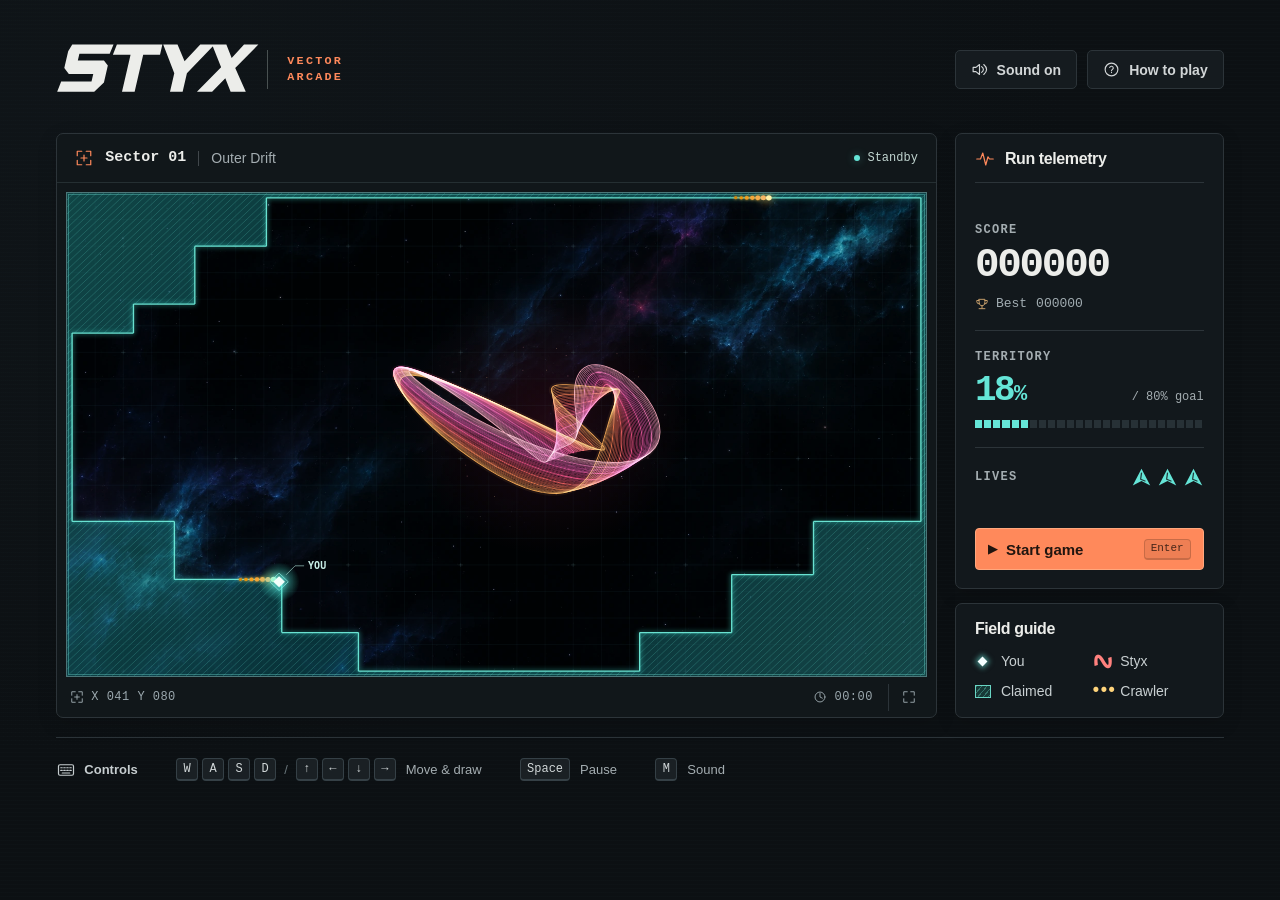
==== ChatGPT/index.html @ 77bb2939 "Add the ChatGPT edition of STYX Vector Arcade" ====
<!doctype html>
<html lang="en">
<head>
  <meta charset="utf-8">
  <meta name="viewport" content="width=device-width,initial-scale=1">
  <meta name="theme-color" content="#0d1114">
  <title>STYX · Vector Arcade</title>
  <link rel="icon" href="data:image/svg+xml,%3Csvg xmlns='http://www.w3.org/2000/svg' viewBox='0 0 32 32'%3E%3Crect width='32' height='32' rx='5' fill='%230e1417'/%3E%3Cpath d='M5 25 13 7h5l-8 18zm10 0 8-18h5l-8 18z' fill='%23ff8054'/%3E%3C/svg%3E">
  <link rel="stylesheet" href="style.css">
  <script src="game.js" defer></script>
</head>
<body>
<svg class="symbols" xmlns="http://www.w3.org/2000/svg" aria-hidden="true"><defs>
  <symbol id="volume" viewBox="0 0 24 24"><path d="M3 9h4l5-4v14l-5-4H3zM15 8q5 4 0 8m3-11q8 7 0 14"/></symbol>
  <symbol id="mute" viewBox="0 0 24 24"><path d="M3 9h4l5-4v14l-5-4H3zM16 9l6 6m0-6-6 6"/></symbol>
  <symbol id="help" viewBox="0 0 24 24"><circle cx="12" cy="12" r="9"/><path d="M9.5 9a2.6 2.6 0 0 1 5 .8c0 1.9-2.5 2-2.5 4m0 2.2v.4"/></symbol>
  <symbol id="scope" viewBox="0 0 24 24"><path d="M3 9V3h6m6 0h6v6m0 6v6h-6m-6 0H3v-6m5-3h8m-4-4v8"/></symbol>
  <symbol id="expand" viewBox="0 0 24 24"><path d="M3 9V3h6m6 0h6v6m0 6v6h-6m-6 0H3v-6"/></symbol>
  <symbol id="trophy" viewBox="0 0 24 24"><path d="M7 4h10v4q0 7-5 7T7 8zm0 2H3v2q0 4 5 4m9-6h4v2q0 4-5 4m-4 3v4m-5 1h10"/></symbol>
  <symbol id="ship" viewBox="0 0 24 24"><path d="M12 2 22 21l-10-5-10 5z" fill="currentColor" stroke="none"/><path d="m12 7-1 7 5 2" stroke="#203738" stroke-width="1.4"/></symbol>
  <symbol id="keys" viewBox="0 0 24 24"><rect x="2" y="5" width="20" height="14" rx="2"/><path d="M5 9h2m2 0h2m2 0h2m2 0h2M5 12.5h2m2 0h2m2 0h2m2 0h2M7 16h10"/></symbol>
  <symbol id="signal" viewBox="0 0 24 24"><path d="M1 12h5l3-8 4 16 3-11 2 3h5"/></symbol>
  <symbol id="clock" viewBox="0 0 24 24"><circle cx="12" cy="12" r="8.5"/><path d="M12 6v6l4 2"/></symbol>
  <symbol id="restart" viewBox="0 0 24 24"><path d="M4 10a8 8 0 1 1 1 7M4 4v6h6"/></symbol>
</defs></svg>
<main class="console">
  <header class="masthead">
    <div class="brand" aria-label="Styx Vector Arcade">
      <svg class="wordmark" viewBox="0 0 228 65" role="img" aria-label="STYX"><g fill="currentColor" transform="skewX(-13) translate(15 0)">
        <path d="M5 3h49l-2 11H16v8h31l6 6v20l-9 11H0l2-12h36v-9H9l-7-7V11z"/>
        <path d="M58 3h54v12H92v44H77V15H56zM113 3h17l13 20 14-20h17l-25 34v22h-15V37zM171 3h17l10 16 11-16h17l-21 28 19 28h-18l-10-16-12 16h-18l22-29z"/>
      </g></svg>
      <span class="brand-type">VECTOR<br>ARCADE</span>
    </div>
    <nav aria-label="Game options">
      <button id="sound" class="tool"><svg><use href="#volume"/></svg><span>Sound on</span></button>
      <button id="guide" class="tool"><svg><use href="#help"/></svg><span>How to play</span></button>
    </nav>
  </header>
  <div class="layout">
    <section class="field panel" id="field" aria-label="Game field">
      <header class="field-head"><div><svg class="accent"><use href="#scope"/></svg><strong>Sector <span id="sector">01</span></strong><i></i><span id="sectorName">Outer Drift</span></div><span class="status"><b></b><span id="status">Standby</span></span></header>
      <div class="arena"><canvas id="arena" tabindex="0" aria-label="Styx arcade playfield. Use arrow keys or WASD to move."></canvas><div id="notice" role="status"></div>
        <div class="overlay" id="overlay" hidden><div><small id="overlayTag"></small><h1 id="overlayTitle"></h1><p id="overlayCopy"></p><button id="overlayAction" class="primary"></button><button id="restartRun" class="text-button" hidden>Restart run</button></div></div>
      </div>
      <footer class="field-foot"><span class="coords"><svg><use href="#scope"/></svg><span id="coord">X 000 &nbsp; Y 000</span></span><span class="time"><svg><use href="#clock"/></svg><span id="time">00:00</span></span><button id="full" class="icon-button" aria-label="Expand playfield" title="Expand playfield"><svg><use href="#expand"/></svg></button></footer>
    </section>
    <aside class="side">
      <section class="telemetry panel"><h2 class="panel-heading"><svg><use href="#signal"/></svg>Run telemetry</h2>
        <div class="readouts"><div class="label">Score</div><div id="score" class="score">000000</div><div class="best"><svg><use href="#trophy"/></svg>Best <span id="best">000000</span></div>
          <div class="divider"></div>
          <div class="label">Territory</div><div class="territory-value"><span id="pct">0</span><small>%</small><span class="goal">/ 80% goal</span></div>
          <div class="meter" role="progressbar" aria-label="Territory claimed" aria-valuemin="0" aria-valuemax="80"><i id="meter"></i></div>
          <div class="divider"></div>
          <div class="lives-row"><span class="label">Lives</span><span id="lives" aria-label="3 lives"></span></div>
        </div>
        <button id="action" class="primary"><span id="actionIcon">▶</span><span id="actionText">Start game</span><kbd id="actionKey">Enter</kbd></button>
      </section>
      <section class="legend panel"><h2 class="panel-heading">Field guide</h2><div class="guide-grid">
        <span><i class="player-mark"></i>You</span><span><i class="styx-mark">∿</i>Styx</span>
        <span><i class="claim-mark"></i>Claimed</span><span><i class="worm-mark">•••</i>Crawler</span>
      </div></section>
    </aside>
  </div>
  <div class="touch" aria-label="Touch movement controls"><button data-dir="left" aria-label="Move left">←</button><button data-dir="up" aria-label="Move up">↑</button><button data-dir="down" aria-label="Move down">↓</button><button data-dir="right" aria-label="Move right">→</button></div>
  <footer class="control-bar"><strong><svg><use href="#keys"/></svg>Controls</strong><span class="keygroup"><kbd>W</kbd><kbd>A</kbd><kbd>S</kbd><kbd>D</kbd><em>/</em><kbd>↑</kbd><kbd>←</kbd><kbd>↓</kbd><kbd>→</kbd><span>Move &amp; draw</span></span><span class="keygroup"><kbd>Space</kbd><span>Pause</span></span><span class="keygroup"><kbd>M</kbd><span>Sound</span></span></footer>
</main>
<dialog id="instructions"><div class="dialog-head"><span class="label">Field manual</span><button id="close" class="icon-button" aria-label="Close instructions">×</button></div><h1>How to play</h1><p>Claim 80% of the field to clear a sector.</p><ol><li><strong>Leave safe ground.</strong> Use arrow keys or WASD to steer the white diamond. On touchscreens, swipe or use the direction pad.</li><li><strong>Close the line.</strong> Crossing open space draws a trail. Reach cyan territory or the border to claim the area cut off from the Styx.</li><li><strong>Protect your trail.</strong> The Styx can cut any exposed line. Avoid crossing your own trail, and watch for gold crawlers along the edges.</li></ol><button id="gotIt" class="primary">Got it</button></dialog>
</body></html>
---- ChatGPT/style.css ----
:root{color-scheme:dark;--bg:#0c1013;--panel:#12181c;--line:#2c3439;--ink:#ecedea;--dim:#a4adb1;--orange:#ff895b;--cyan:#65e5d7;--mono:"Cascadia Mono",Consolas,"Courier New",monospace;font-family:Inter,"Segoe UI",Arial,sans-serif;color:var(--ink)}
*{box-sizing:border-box}body{margin:0;min-height:100vh;background-color:var(--bg);background-image:radial-gradient(ellipse at 10% 12%,#1a23293d,transparent 58%),repeating-linear-gradient(0deg,transparent 0 3px,#97c8cf03 3px 4px)}button{cursor:pointer;color:inherit;font:inherit}button:focus-visible,canvas:focus-visible{outline:2px solid var(--cyan);outline-offset:3px}button{transition:background-color .16s,border-color .16s,transform .16s}button:active{transform:translateY(1px)}svg{width:18px;height:18px;fill:none;stroke:currentColor;stroke-width:1.6;stroke-linecap:round;stroke-linejoin:round}.symbols{width:0;height:0;position:absolute;overflow:hidden}.console{max-width:1552px;margin:auto;padding:clamp(24px,4.7vh,60px) clamp(22px,4.4vw,76px) 24px}.masthead{display:flex;align-items:center;justify-content:space-between;margin-bottom:clamp(24px,4vh,43px);gap:20px}.brand{display:flex;align-items:center;gap:19px}.wordmark{width:clamp(145px,15vw,226px);height:auto;stroke:none;overflow:visible}.brand-type{font:700 clamp(11px,.92vw,15px)/1.33 var(--mono);letter-spacing:.19em;color:var(--orange);border-left:1px solid #495151;padding:4px 0 4px 19px}nav{display:flex;gap:10px}.tool,.icon-button,.touch button{background:#151b1f;border:1px solid var(--line);border-radius:5px;display:inline-flex;align-items:center;justify-content:center;gap:9px}.tool{padding:10px 15px;font-size:14px;font-weight:550;color:#d2d6d7}.tool:hover,.icon-button:hover,.touch button:hover{background:#253036;border-color:#5e706f}.tool svg{width:17px;height:17px}.layout{display:grid;grid-template-columns:minmax(0,1fr) clamp(238px,21vw,304px);gap:18px;align-items:stretch}.panel{border:1px solid var(--line);border-radius:7px;background:var(--panel);box-shadow:0 6px 20px #0002}.field{display:flex;flex-direction:column;overflow:hidden;background:#11171a}.field-head,.field-foot{display:flex;align-items:center;justify-content:space-between}.field-head{padding:0 18px;height:49px;flex:none;border-bottom:1px solid #252f32}.field-head>div{display:flex;align-items:center;gap:12px}.field-head strong{font:650 15px/1.2 var(--mono)}.field-head i{width:1px;height:15px;background:#41474b}.field-head #sectorName{color:var(--dim);font-size:14px}.accent,.panel-heading svg{color:var(--orange)}.status{font:12px var(--mono);display:flex;align-items:center;gap:7px;color:#c1d5d0}.status b{width:6px;height:6px;border-radius:50%;background:var(--cyan);box-shadow:0 0 8px #65e5d760}.arena{flex:1;position:relative;min-height:0;isolation:isolate;background:#040d16 url('nebula.webp') center/cover no-repeat;margin:9px 9px 0;border:1px solid #4b7678}.arena canvas{position:absolute;inset:0;width:100%;height:100%;display:block;touch-action:none;outline-offset:-3px}.field-foot{height:40px;padding:0 13px;gap:15px;color:#9ca9af;font:12px var(--mono);letter-spacing:.04em}.coords,.time{display:inline-flex;align-items:center;gap:7px}.coords{margin-right:auto}.field-foot svg{width:14px;height:14px}.icon-button{width:30px;height:27px;background:transparent}.field-foot .icon-button{border:0;border-left:1px solid var(--line);border-radius:0;width:35px;padding-left:12px}.side{display:flex;flex-direction:column;gap:14px}.telemetry{padding:0 19px 18px;flex:1;display:flex;flex-direction:column}.panel-heading{margin:0;padding:16px 0 14px;display:flex;align-items:center;gap:10px;font-size:16px;font-weight:650;letter-spacing:-.025em}.telemetry .panel-heading{border-bottom:1px solid var(--line)}.panel-heading svg{width:20px}.readouts{padding:18px 0;flex:1;display:flex;flex-direction:column;justify-content:center}.label{font:600 12px/1.2 var(--mono);letter-spacing:.11em;text-transform:uppercase;color:var(--dim)}.score{font:650 clamp(34px,3.2vw,51px)/1.15 var(--mono);letter-spacing:-.055em;font-variant-numeric:tabular-nums;margin:5px 0 7px}.best{display:flex;align-items:center;gap:7px;font:13px var(--mono);color:#a2adb2}.best svg{width:14px;height:14px;color:#d0a66f}.best span{margin-left:2px}.divider{height:1px;background:var(--line);margin:19px 0}.territory-value{display:flex;align-items:baseline;gap:1px;color:var(--cyan);font:600 36px/1.2 var(--mono);letter-spacing:-.07em;margin:4px 0 8px}.territory-value small{font-size:22px}.goal{margin-left:auto;letter-spacing:0;font:12px var(--mono);color:var(--dim)}.meter{height:8px;background:#273136;position:relative;overflow:hidden}.meter:after{content:"";position:absolute;inset:0;background:repeating-linear-gradient(90deg,transparent 0 calc(4% - 2px),var(--panel) calc(4% - 2px) 4%)}.meter i{display:block;height:100%;background:var(--cyan);transition:width .4s}.lives-row{display:flex;justify-content:space-between;align-items:center}#lives{display:flex;gap:5px;color:var(--cyan)}#lives svg{width:21px;height:21px}#lives .lost{color:#33403f}.primary{background:var(--orange);border:1px solid #ffa77d;color:#21150f;border-radius:4px;min-height:42px;display:flex;align-items:center;justify-content:center;gap:9px;font-weight:750;font-size:15px}.primary:hover{background:#ffa47d}.telemetry .primary{justify-content:flex-start;padding:0 12px}.primary kbd{margin-left:auto;background:#0001;border-color:#5e331f44;color:#462619;font-size:11px;height:21px}.primary #actionIcon{font-size:12px}.legend{padding:0 19px 18px}.legend .panel-heading{padding-bottom:15px}.guide-grid{display:grid;grid-template-columns:1fr 1fr;gap:14px 10px;font-size:14px;color:#c9d0d2}.guide-grid>span{display:flex;align-items:center;gap:10px}.guide-grid i{display:inline-grid;place-content:center;width:16px;height:13px}.player-mark:before{content:"";width:7px;height:7px;transform:rotate(45deg);background:#f5ffff;box-shadow:0 0 5px 2px #6cecdf85}.styx-mark{font:bold 28px/1 Georgia;color:#ff817e;transform:rotate(-18deg)}.claim-mark{border:1px solid #69d5c4;background:repeating-linear-gradient(130deg,#34746a 0 1px,#173937 1px 4px)}.worm-mark{font:bold 18px/1 var(--mono);letter-spacing:-3px;color:#ffd47b}.control-bar{display:flex;align-items:center;gap:clamp(20px,3vw,50px);margin-top:19px;border-top:1px solid var(--line);padding:20px 1px;color:var(--dim);font-size:13px}.control-bar strong{display:flex;align-items:center;gap:9px;font-weight:550;color:#c6cdcf}.keygroup{display:flex;align-items:center;gap:4px}.keygroup span{margin-left:6px}.keygroup em{font-style:normal;margin:0 4px;color:#69757a}kbd{display:inline-grid;place-items:center;font:12px/1 var(--mono);padding:2px 6px;min-width:22px;height:23px;border:1px solid #354046;border-bottom-width:2px;border-radius:4px;background:#1a2024;color:#d0d6d7}.touch{display:none}.overlay{position:absolute;inset:0;background:#030c16b3;backdrop-filter:blur(4px);display:grid;place-items:center;text-align:center;z-index:1}.overlay[hidden],[hidden]{display:none!important}.overlay>div{max-width:85%}.overlay small{color:var(--cyan);font:13px var(--mono);letter-spacing:.1em;text-transform:uppercase}.overlay h1,dialog h1{font-size:clamp(28px,4vw,54px);letter-spacing:-.055em;line-height:1.05;margin:12px 0}.overlay p,dialog p{color:#bcc8ce}.overlay .primary{margin:18px auto 0;padding:0 24px}.text-button{border:0;background:transparent;text-decoration:underline;color:#d4dbdc;margin:14px auto 0;font-size:14px}.field:fullscreen,.field.expanded{width:100%;height:100%;background:#0c1013}.field.expanded{position:fixed;inset:0;z-index:10}.field:fullscreen .arena,.field.expanded .arena{aspect-ratio:auto}.field-head .status.playing b{background:var(--orange)}#notice{position:absolute;top:15px;left:50%;transform:translateX(-50%);pointer-events:none;background:#11191dea;color:#f8d7bd;border:1px solid #79614f;border-radius:3px;font:13px var(--mono);padding:7px 12px;text-align:center}#notice:empty{display:none}dialog{background:#151d21;border:1px solid #445358;border-radius:8px;padding:24px 27px;color:var(--ink);width:min(450px,92vw);box-shadow:0 32px 100px #000a}dialog::backdrop{background:#06090cc9;backdrop-filter:blur(5px)}.dialog-head{display:flex;align-items:center;justify-content:space-between}.dialog-head .label{color:var(--orange)}dialog h1{font-size:36px}dialog ol{padding-left:21px;color:#bfc9cd;font-size:15px;line-height:1.55}dialog li{margin:14px 0;padding-left:3px}dialog strong{color:#f0f2ed}dialog .primary{width:100%}
@media(min-width:801px){.layout{min-height:clamp(494px,65vh,720px)}}
@media(min-width:1550px){.console{padding-top:6vh}}
@media(max-width:1000px){.console{padding-left:22px;padding-right:22px}.layout{gap:12px;grid-template-columns:minmax(0,1fr) 231px}.telemetry,.legend{padding-left:15px;padding-right:15px}.keygroup{gap:3px}.control-bar{gap:18px}}
@media(max-width:800px){.console{padding:22px 16px}.masthead{margin-bottom:20px}.layout{display:flex;flex-direction:column}.arena{flex:none;aspect-ratio:1.62}.side{display:grid;grid-template-columns:1fr 170px;gap:12px}.telemetry{padding:0 14px 12px}.readouts{display:grid;grid-template-columns:1fr 1fr;gap:4px 15px;padding:12px 0}.readouts .divider{display:none}.readouts>.label:first-child{grid-area:1/1}.score{grid-area:2/1;margin:0;font-size:28px}.best{grid-area:3/1;font-size:11px}.readouts>.label:nth-of-type(5){grid-area:1/2}.territory-value{grid-area:2/2;margin:0;font-size:27px}.meter{grid-area:3/2;align-self:center}.lives-row{grid-column:1/-1;border-top:1px solid var(--line);margin-top:7px;padding-top:9px}.guide-grid{grid-template-columns:1fr}.control-bar{flex-wrap:wrap;padding:14px 0;gap:13px 20px}.goal{font-size:11px}}
@media(pointer:coarse){.touch{display:flex;gap:8px;justify-content:center;margin:12px 0}.touch button{width:60px;height:44px;color:#b8e7e0;font-size:22px;touch-action:manipulation}.control-bar{display:none}}
@media(max-width:580px){.console{padding:16px 10px}.wordmark{width:111px}.brand{gap:9px}.brand-type{padding-left:8px;font-size:9px}.masthead{gap:7px;margin-bottom:15px}nav{gap:6px}.tool{padding:8px}.tool span{display:none}.tool svg{width:18px;height:18px}.arena{margin:5px 5px 0;aspect-ratio:1.1}.field-head{height:39px;padding:0 10px}.field-head>div{gap:7px}.field-head #sectorName{font-size:12px}.field-head strong{font-size:13px}.field-foot{height:33px}.side{display:flex;flex-direction:column}.legend{padding:0 12px 12px}.legend .guide-grid{grid-template-columns:repeat(4,1fr);gap:5px;font-size:12px}.guide-grid>span{gap:5px}.guide-grid i{width:13px}.legend .panel-heading{font-size:14px;padding:11px 0}.touch{display:flex;justify-content:center;gap:8px;order:2;margin:0}.touch button{height:37px;width:60px;touch-action:manipulation}.console{display:flex;flex-direction:column;gap:10px}.masthead{order:0;margin-bottom:4px}.layout{display:contents}.field{order:1}.side{order:3}.control-bar{order:4}.telemetry .panel-heading{padding:11px 0}.control-bar strong{display:none}.control-bar{margin-top:0}.keygroup{font-size:11px}.keygroup kbd{min-width:16px;height:19px;padding:2px 4px}.status{font-size:11px}}
@media(prefers-reduced-motion:reduce){*,*:before,*:after{transition:none!important}}
@media(max-width:800px){
 .field-foot{height:44px}.field-foot .primary{min-height:29px;padding:2px 12px;font:650 13px "Segoe UI",sans-serif}.field-foot .primary kbd{display:none}.side{display:flex}.telemetry{padding:0 14px 13px}.readouts{display:grid;grid-template-columns:1fr 1.2fr .8fr;grid-template-rows:auto auto auto;gap:1px 18px;padding:10px 0 0}.readouts>.label:first-child{grid-area:1/1}.score{grid-area:2/1}.best{grid-area:3/1}.readouts>.label:nth-of-type(5){grid-area:1/2}.territory-value{grid-area:2/2}.meter{grid-area:3/2}.lives-row{grid-area:1/3/4/4;flex-direction:column;justify-content:flex-start;align-items:flex-start;gap:9px;border:0;border-left:1px solid var(--line);margin:0;padding:0 0 0 18px}.legend{display:flex;align-items:center;gap:25px;padding:12px 14px}.legend .panel-heading{padding:0}.legend .guide-grid{flex:1;grid-template-columns:repeat(4,1fr)}.telemetry .panel-heading{padding:10px 0;font-size:14px}
}
@media(min-width:581px) and (max-width:800px){.arena{aspect-ratio:1.95}.side{gap:8px}}
@media(max-width:580px){.readouts{grid-template-columns:1fr 1.25fr .8fr;gap:3px 10px}.goal{font-size:10px}.legend{display:block}.legend .panel-heading{padding-bottom:10px}.field-foot{gap:9px}.lives-row{padding-left:10px}.field-foot .coords{font-size:10px}#lives{gap:2px}#lives svg{width:17px}.status{font-size:12px}}
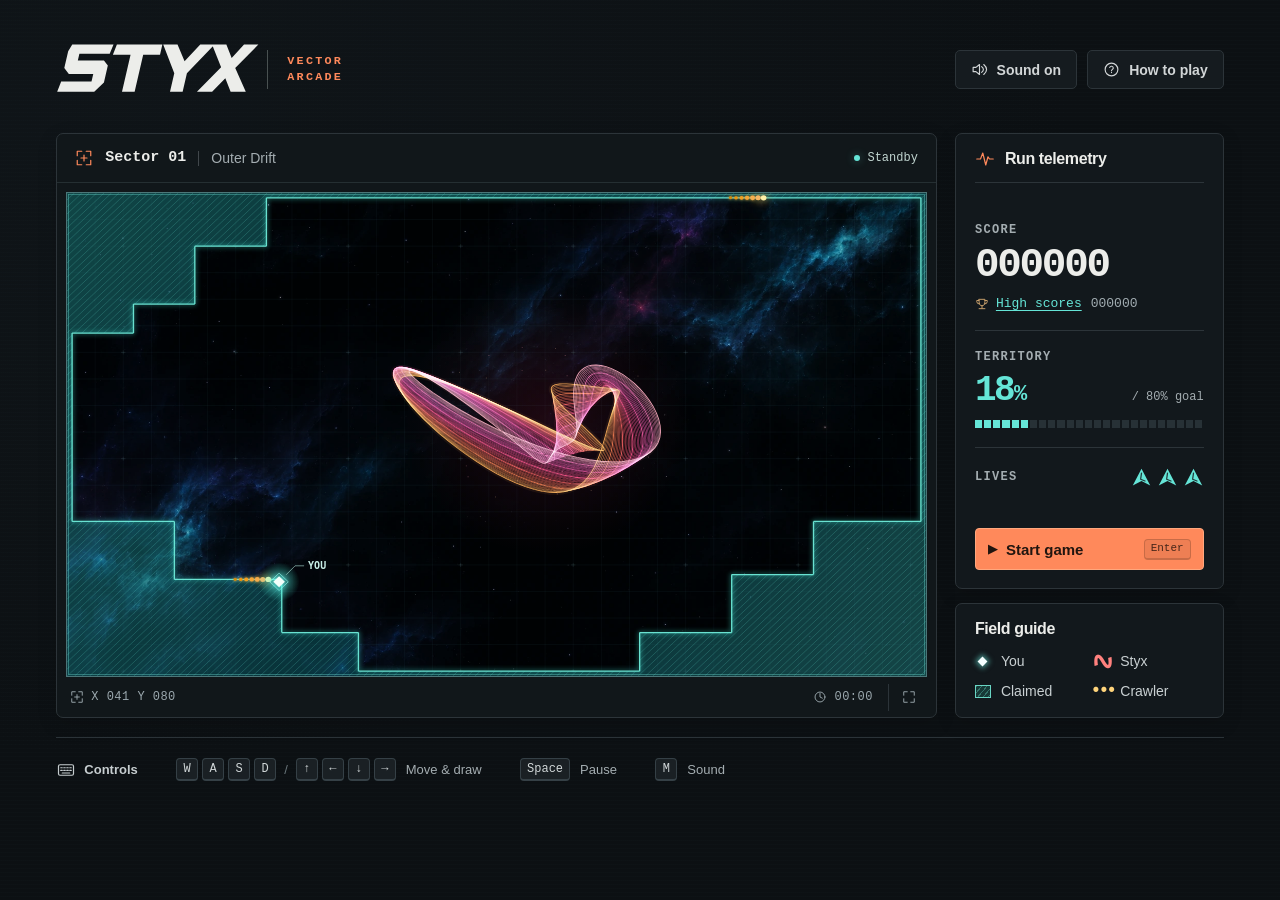
==== commit 97fe28b1: "Add device and shared high scores to Vector Arcade" ====
--- a/ChatGPT/index.html
+++ b/ChatGPT/index.html
@@ -7,6 +7,7 @@
   <title>STYX · Vector Arcade</title>
   <link rel="icon" href="data:image/svg+xml,%3Csvg xmlns='http://www.w3.org/2000/svg' viewBox='0 0 32 32'%3E%3Crect width='32' height='32' rx='5' fill='%230e1417'/%3E%3Cpath d='M5 25 13 7h5l-8 18zm10 0 8-18h5l-8 18z' fill='%23ff8054'/%3E%3C/svg%3E">
   <link rel="stylesheet" href="style.css">
+  <script src="scores.js" defer></script>
   <script src="game.js" defer></script>
 </head>
 <body>
@@ -47,7 +48,7 @@
     </section>
     <aside class="side">
       <section class="telemetry panel"><h2 class="panel-heading"><svg><use href="#signal"/></svg>Run telemetry</h2>
-        <div class="readouts"><div class="label">Score</div><div id="score" class="score">000000</div><div class="best"><svg><use href="#trophy"/></svg>Best <span id="best">000000</span></div>
+        <div class="readouts"><div class="label">Score</div><div id="score" class="score">000000</div><div class="best"><svg><use href="#trophy"/></svg><button id="score-open">High scores</button><span id="best-label" hidden>Best</span> <span id="best">000000</span></div>
           <div class="divider"></div>
           <div class="label">Territory</div><div class="territory-value"><span id="pct">0</span><small>%</small><span class="goal">/ 80% goal</span></div>
           <div class="meter" role="progressbar" aria-label="Territory claimed" aria-valuemin="0" aria-valuemax="80"><i id="meter"></i></div>
@@ -66,4 +67,17 @@
   <footer class="control-bar"><strong><svg><use href="#keys"/></svg>Controls</strong><span class="keygroup"><kbd>W</kbd><kbd>A</kbd><kbd>S</kbd><kbd>D</kbd><em>/</em><kbd>↑</kbd><kbd>←</kbd><kbd>↓</kbd><kbd>→</kbd><span>Move &amp; draw</span></span><span class="keygroup"><kbd>Space</kbd><span>Pause</span></span><span class="keygroup"><kbd>M</kbd><span>Sound</span></span></footer>
 </main>
 <dialog id="instructions"><div class="dialog-head"><span class="label">Field manual</span><button id="close" class="icon-button" aria-label="Close instructions">×</button></div><h1>How to play</h1><p>Claim 80% of the field to clear a sector.</p><ol><li><strong>Leave safe ground.</strong> Use arrow keys or WASD to steer the white diamond. On touchscreens, swipe or use the direction pad.</li><li><strong>Close the line.</strong> Crossing open space draws a trail. Reach cyan territory or the border to claim the area cut off from the Styx.</li><li><strong>Protect your trail.</strong> The Styx can cut any exposed line. Avoid crossing your own trail, and watch for gold crawlers along the edges.</li></ol><button id="gotIt" class="primary">Got it</button></dialog>
+  <dialog id="score-dialog" aria-labelledby="score-heading">
+    <h2 id="score-heading">High scores</h2>
+    <p id="score-summary"></p>
+    <div id="score-tabs" role="group" aria-label="Score list" hidden><button data-list="device">This device</button><button data-list="everyone">Everyone</button></div>
+    <div id="score-columns" class="ranking-grid" aria-hidden="true" hidden><span>#</span><span>Player</span><span>Points</span><span>Sector</span><span>Date</span></div>
+    <ol id="score-rows" aria-label="Ranked scores"></ol>
+    <p id="score-notice" role="status"></p>
+    <label id="initials-label" hidden>Your initials <input id="initials" maxlength="3" autocapitalize="characters" autocomplete="off" spellcheck="false"></label>
+    <div class="score-actions">
+      <button id="score-done" class="primary">Back</button>
+      <button id="score-quit" hidden>Quit</button>
+    </div>
+  </dialog>
 </body></html>
--- a/ChatGPT/style.css
+++ b/ChatGPT/style.css
@@ -12,3 +12,41 @@
 }
 @media(min-width:581px) and (max-width:800px){.arena{aspect-ratio:1.95}.side{gap:8px}}
 @media(max-width:580px){.readouts{grid-template-columns:1fr 1.25fr .8fr;gap:3px 10px}.goal{font-size:10px}.legend{display:block}.legend .panel-heading{padding-bottom:10px}.field-foot{gap:9px}.lives-row{padding-left:10px}.field-foot .coords{font-size:10px}#lives{gap:2px}#lives svg{width:17px}.status{font-size:12px}}
+#score-open {
+  padding: 0;
+  border: 0;
+  background: transparent;
+  color: var(--cyan);
+  font: inherit;
+  text-decoration: underline;
+  text-underline-offset: 3px;
+}
+#score-dialog { width: min(530px, 94vw); max-height: 92dvh; overflow: auto; }
+#score-heading { margin: 0; font-size: clamp(24px, 4vw, 34px); letter-spacing: -.04em; }
+#score-summary, #score-notice { font-size: 14px; line-height: 1.5; }
+#score-summary:empty, #score-notice:empty { display: none; }
+#score-tabs { display: flex; gap: 4px; margin: 16px 0; padding: 3px; background: #0c1215; border-radius: 5px; }
+#score-tabs button, #score-quit {
+  flex: 1; padding: 9px; border: 1px solid transparent; border-radius: 3px;
+  color: var(--dim); background: transparent; font-weight: 600;
+}
+#score-tabs button[aria-pressed="true"] { background: #203331; color: var(--cyan); border-color: #3a615c; }
+#score-rows { padding: 0; margin: 0; list-style: none; }
+#score-columns, #score-rows li {
+  display: grid; grid-template-columns: 2ch minmax(3ch, 1fr) minmax(6ch, 1fr) 8ch 10ch;
+  gap: 7px; align-items: baseline; padding: 8px 4px;
+  font: 13px/1.3 var(--mono); font-variant-numeric: tabular-nums;
+}
+#score-columns { color: var(--dim); font-size: 12px; }
+#score-rows li { margin: 0; border-top: 1px solid var(--line); color: var(--ink); }
+#score-columns span:nth-child(n+3), #score-rows li span:nth-child(n+3) { text-align: right; }
+#score-rows li.current { background: #203331; color: var(--cyan); }
+#initials-label { display: flex; align-items: center; gap: 12px; margin: 16px 0; font-size: 14px; }
+#initials { width: 6ch; padding: 7px; font: bold 16px var(--mono); color: var(--cyan); background: #101719; border: 1px solid #567b76; border-radius: 4px; }
+.score-actions { display: flex; gap: 8px; margin-top: 18px; }
+.score-actions .primary { flex: 2; }
+#score-quit { border-color: var(--line); }
+@media(max-width: 420px) {
+  #score-dialog { padding: 18px 12px; }
+  #score-columns, #score-rows li { font-size: 12px; gap: 3px; }
+}
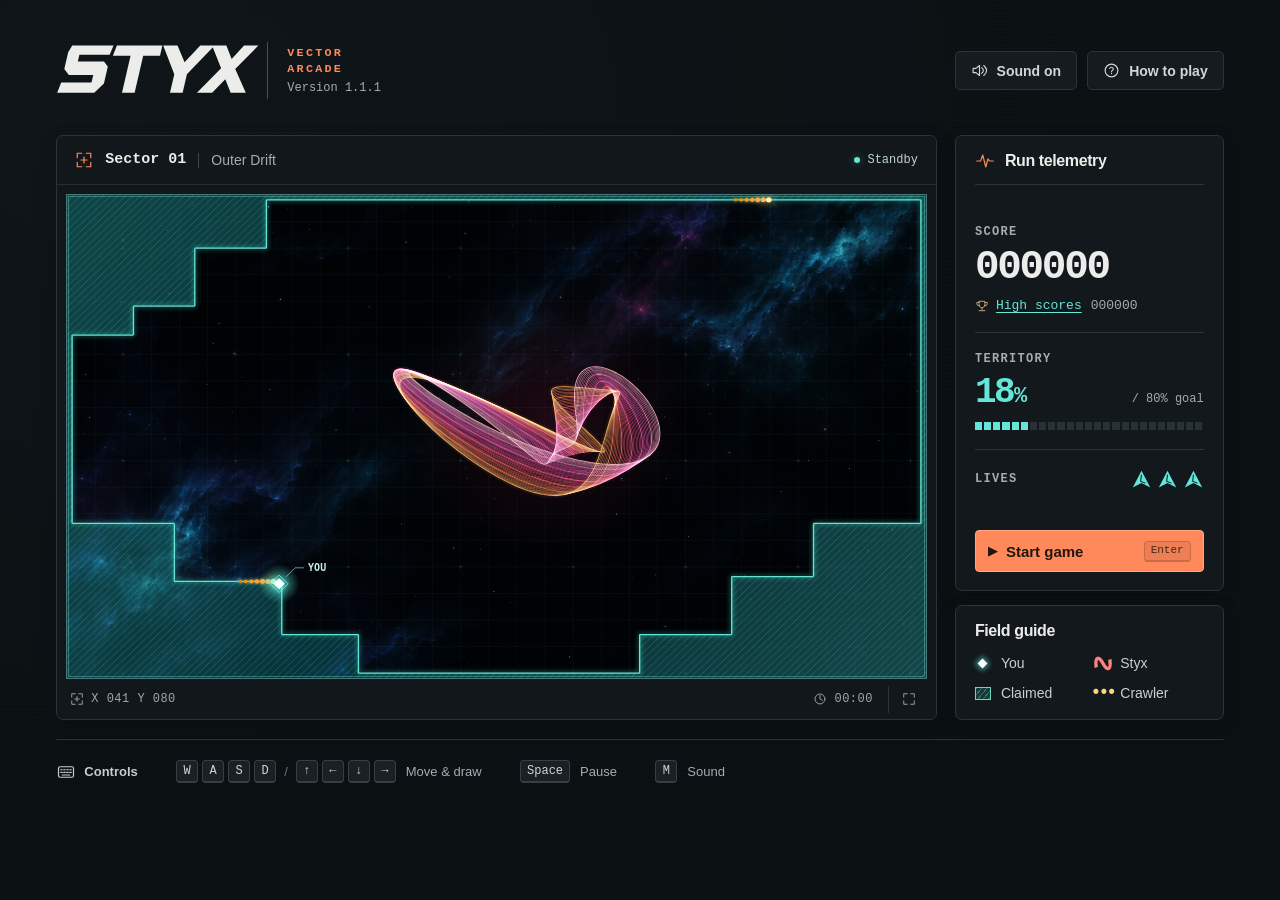
==== commit 41d7ecf0: "Show the Vector Arcade version on the start screen" ====
--- a/ChatGPT/index.html
+++ b/ChatGPT/index.html
@@ -3,6 +3,7 @@
 <head>
   <meta charset="utf-8">
   <meta name="viewport" content="width=device-width,initial-scale=1">
+  <meta name="version" content="1.1.1">
   <meta name="theme-color" content="#0d1114">
   <title>STYX · Vector Arcade</title>
   <link rel="icon" href="data:image/svg+xml,%3Csvg xmlns='http://www.w3.org/2000/svg' viewBox='0 0 32 32'%3E%3Crect width='32' height='32' rx='5' fill='%230e1417'/%3E%3Cpath d='M5 25 13 7h5l-8 18zm10 0 8-18h5l-8 18z' fill='%23ff8054'/%3E%3C/svg%3E">
@@ -31,7 +32,7 @@
         <path d="M5 3h49l-2 11H16v8h31l6 6v20l-9 11H0l2-12h36v-9H9l-7-7V11z"/>
         <path d="M58 3h54v12H92v44H77V15H56zM113 3h17l13 20 14-20h17l-25 34v22h-15V37zM171 3h17l10 16 11-16h17l-21 28 19 28h-18l-10-16-12 16h-18l22-29z"/>
       </g></svg>
-      <span class="brand-type">VECTOR<br>ARCADE</span>
+      <span class="brand-type">VECTOR<br>ARCADE<small id="game-version" hidden></small></span>
     </div>
     <nav aria-label="Game options">
       <button id="sound" class="tool"><svg><use href="#volume"/></svg><span>Sound on</span></button>
--- a/ChatGPT/style.css
+++ b/ChatGPT/style.css
@@ -50,3 +50,11 @@
   #score-dialog { padding: 18px 12px; }
   #score-columns, #score-rows li { font-size: 12px; gap: 3px; }
 }
+#game-version {
+  display: block;
+  margin-top: 3px;
+  color: var(--dim);
+  font: 400 12px/1.2 var(--mono);
+  letter-spacing: normal;
+  white-space: nowrap;
+}
